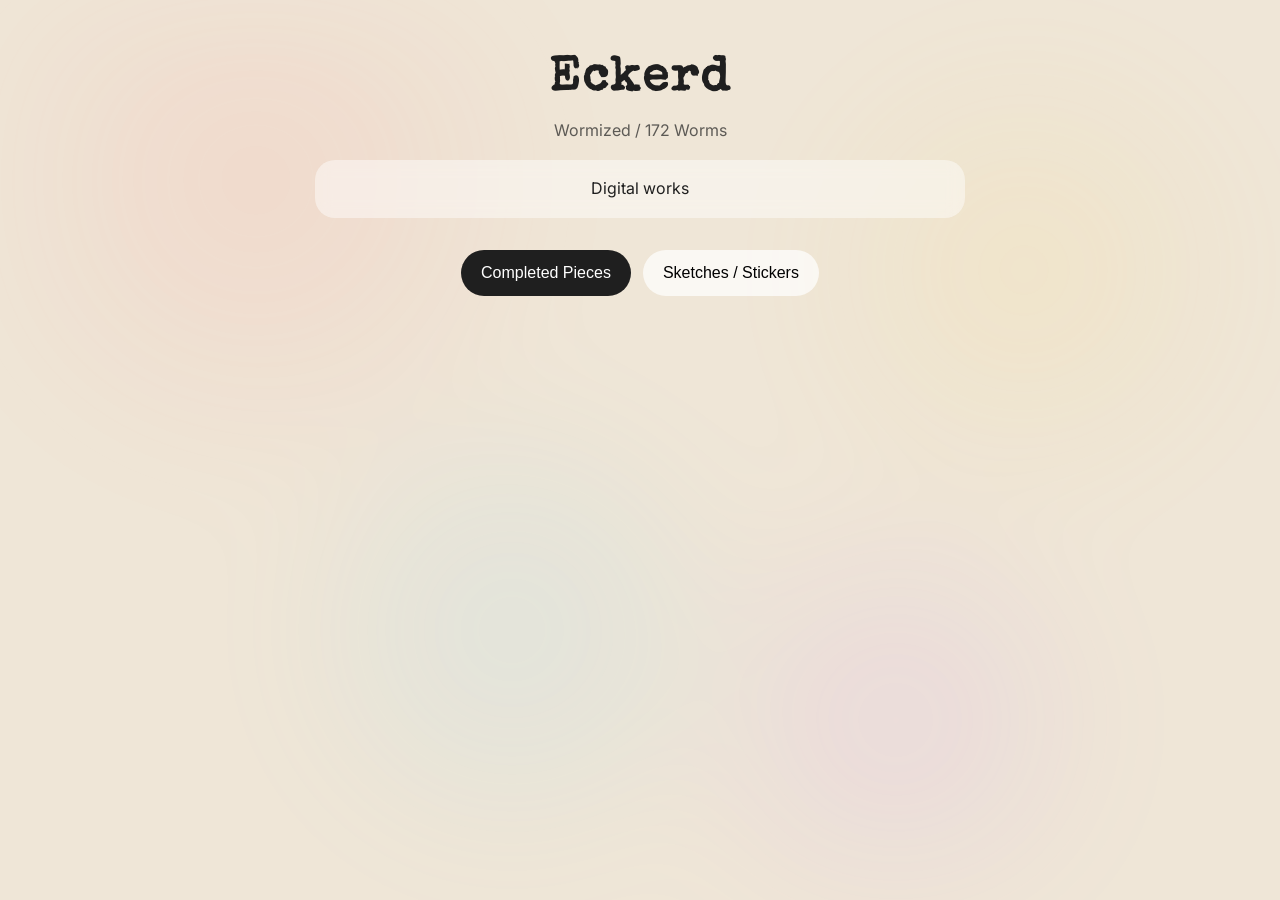
==== index.html @ 056d6d9b "Add index.html" ====
<!DOCTYPE html>
<html lang="en">
<head>
  <meta charset="UTF-8" />
  <meta name="viewport" content="width=device-width, initial-scale=1.0" />
  <title>Art Show Digital Pieces</title>

  <link rel="stylesheet" href="style.css" />
</head>
<body>

  <div class="texture"></div>

  <main>

    <header>
      <h1>Eckerd</h1>
      <p class="handle">Wormized / 172 Worms</p>

      <p class="statement">
        Digital works
      </p>
    </header>


    <section class="tabs">
      <button class="tab active" onclick="showGallery('completed')">
        Completed Pieces
      </button>

      <button class="tab" onclick="showGallery('sketches')">
        Sketches / Stickers
      </button>
    </section>


    <section id="completed" class="gallery active-gallery"></section>

    <section id="sketches" class="gallery"></section>

  </main>

  <script src="script.js"></script>
</body>
</html>
---- style.css ----
@import url('https://fonts.googleapis.com/css2?family=Special+Elite&family=Inter:wght@400;500;700&display=swap');

* {
  box-sizing: border-box;
}

body {
  margin: 0;
  background: #efe6d7;
  color: #1f1f1f;
  font-family: 'Inter', sans-serif;
  overflow-x: hidden;
}

.texture {
  position: fixed;
  inset: 0;
  pointer-events: none;
  opacity: 0.12;
  background-image:
    radial-gradient(circle at 20% 20%, #ff7a7a 0, transparent 25%),
    radial-gradient(circle at 80% 30%, #ffd95c 0, transparent 20%),
    radial-gradient(circle at 40% 70%, #74d3ff 0, transparent 25%),
    radial-gradient(circle at 70% 80%, #c57cff 0, transparent 20%);

  filter: blur(60px);
}

main {
  position: relative;
  z-index: 2;
  max-width: 900px;
  margin: auto;
  padding: 24px 18px 80px;
}

header {
  text-align: center;
  margin-bottom: 30px;
}

h1 {
  font-family: 'Special Elite', serif;
  font-size: 3rem;
  margin-bottom: 6px;
  letter-spacing: 2px;
}

.handle {
  font-size: 1rem;
  opacity: 0.7;
  margin-bottom: 20px;
}

.statement {
  max-width: 650px;
  margin: auto;
  line-height: 1.6;
  background: rgba(255,255,255,0.45);
  padding: 16px;
  border-radius: 20px;
  backdrop-filter: blur(8px);
}

.tabs {
  display: flex;
  gap: 12px;
  justify-content: center;
  margin: 32px 0;
  flex-wrap: wrap;
}

.tab {
  border: none;
  padding: 14px 20px;
  border-radius: 999px;
  background: rgba(255,255,255,0.7);
  cursor: pointer;
  font-size: 1rem;
  transition: 0.2s ease;
}

.tab:hover {
  transform: translateY(-2px);
}

.tab.active {
  background: #1f1f1f;
  color: white;
}

.gallery {
  display: none;
  flex-direction: column;
  gap: 50px;
}

.active-gallery {
  display: flex;
}

.art-piece {
  width: 100%;
}

.art-piece img {
  width: 100%;
  height: auto;
  display: block;

  border: none;
  outline: none;
  background: transparent;

  image-rendering: auto;
}

.art-title {
  margin-top: 10px;
  font-size: 0.95rem;
  opacity: 0.75;
}

@media (min-width: 800px) {

  .gallery {
    gap: 80px;
  }

  .art-piece img {
    max-height: 90vh;
    object-fit: contain;
  }
}
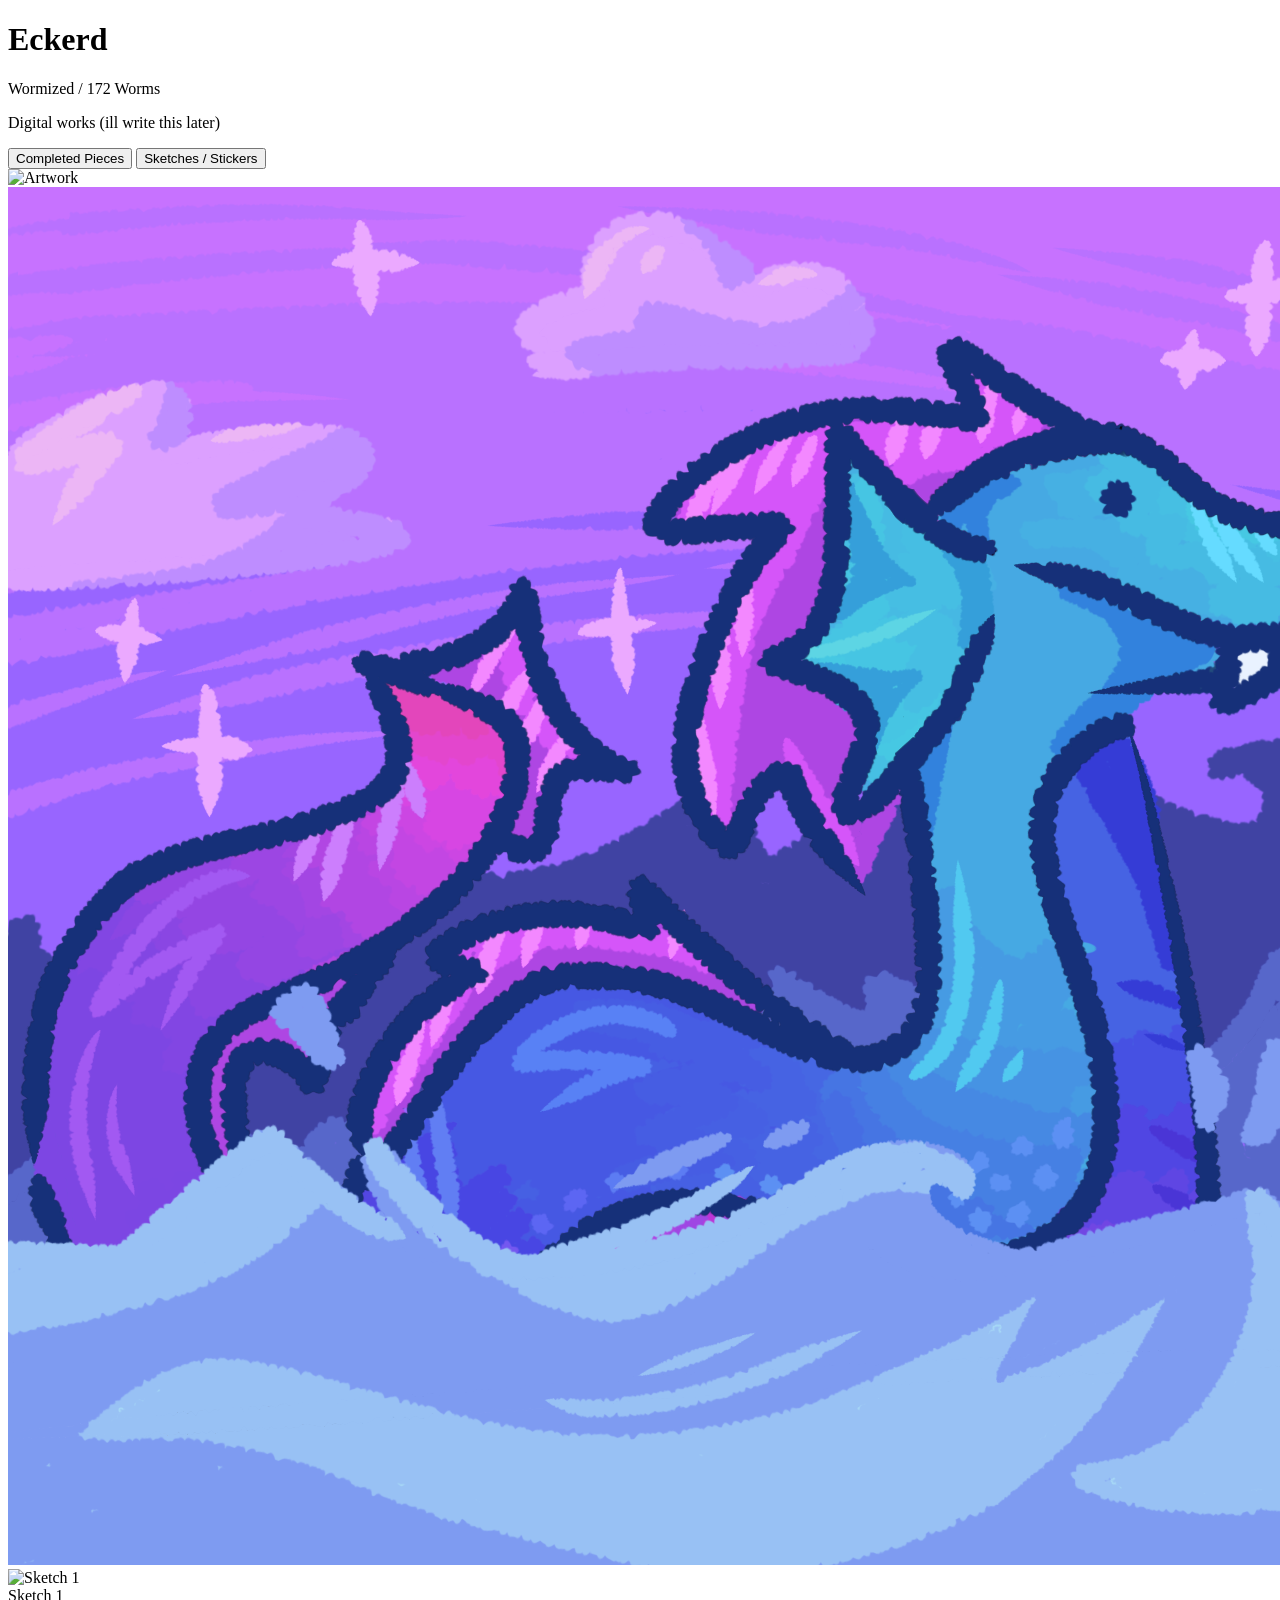
==== commit 61663ff6: "remove artsite folder" ====
--- a/index.html
+++ b/index.html
@@ -18,7 +18,7 @@
       <p class="handle">Wormized / 172 Worms</p>
 
       <p class="statement">
-        Digital works
+        Digital works (ill write this later)
       </p>
     </header>
 
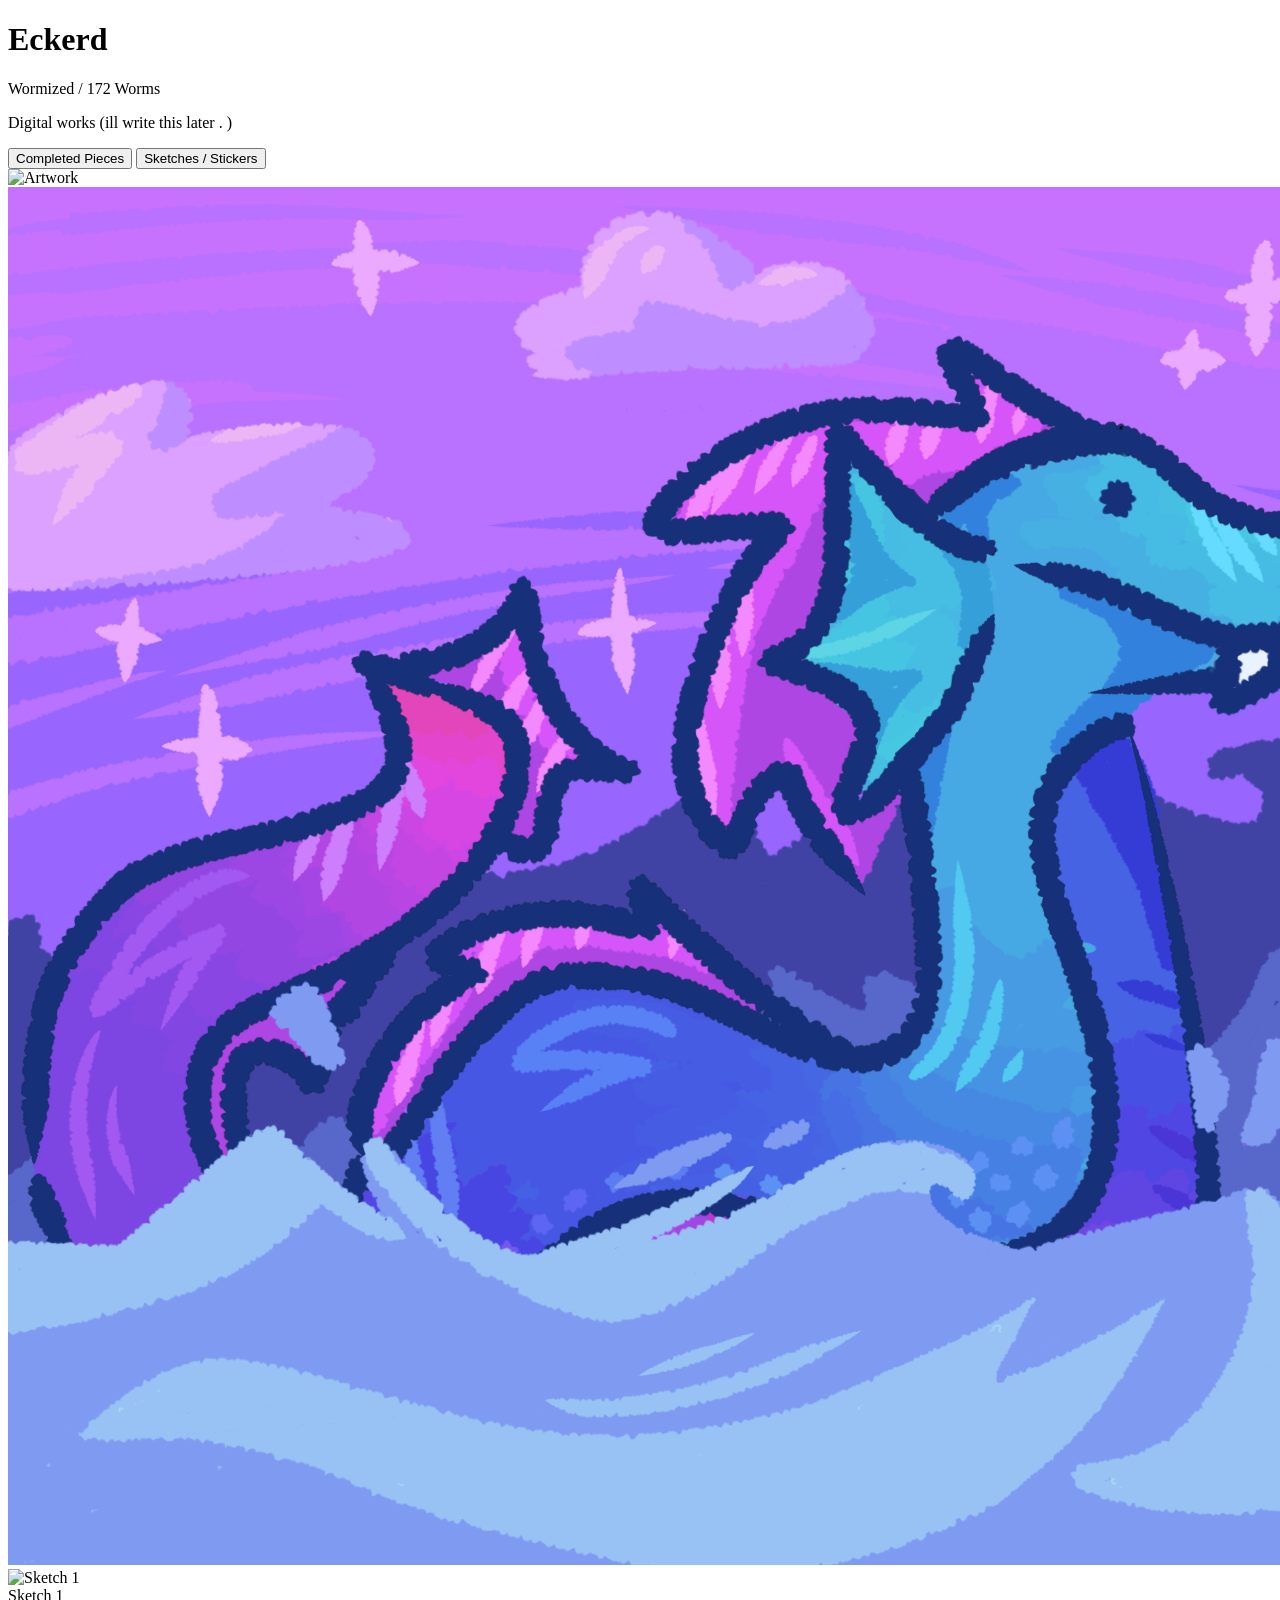
==== commit ea205e36: "guh" ====
--- a/index.html
+++ b/index.html
@@ -18,7 +18,7 @@
       <p class="handle">Wormized / 172 Worms</p>
 
       <p class="statement">
-        Digital works (ill write this later)
+        Digital works (ill write this later . )
       </p>
     </header>
 
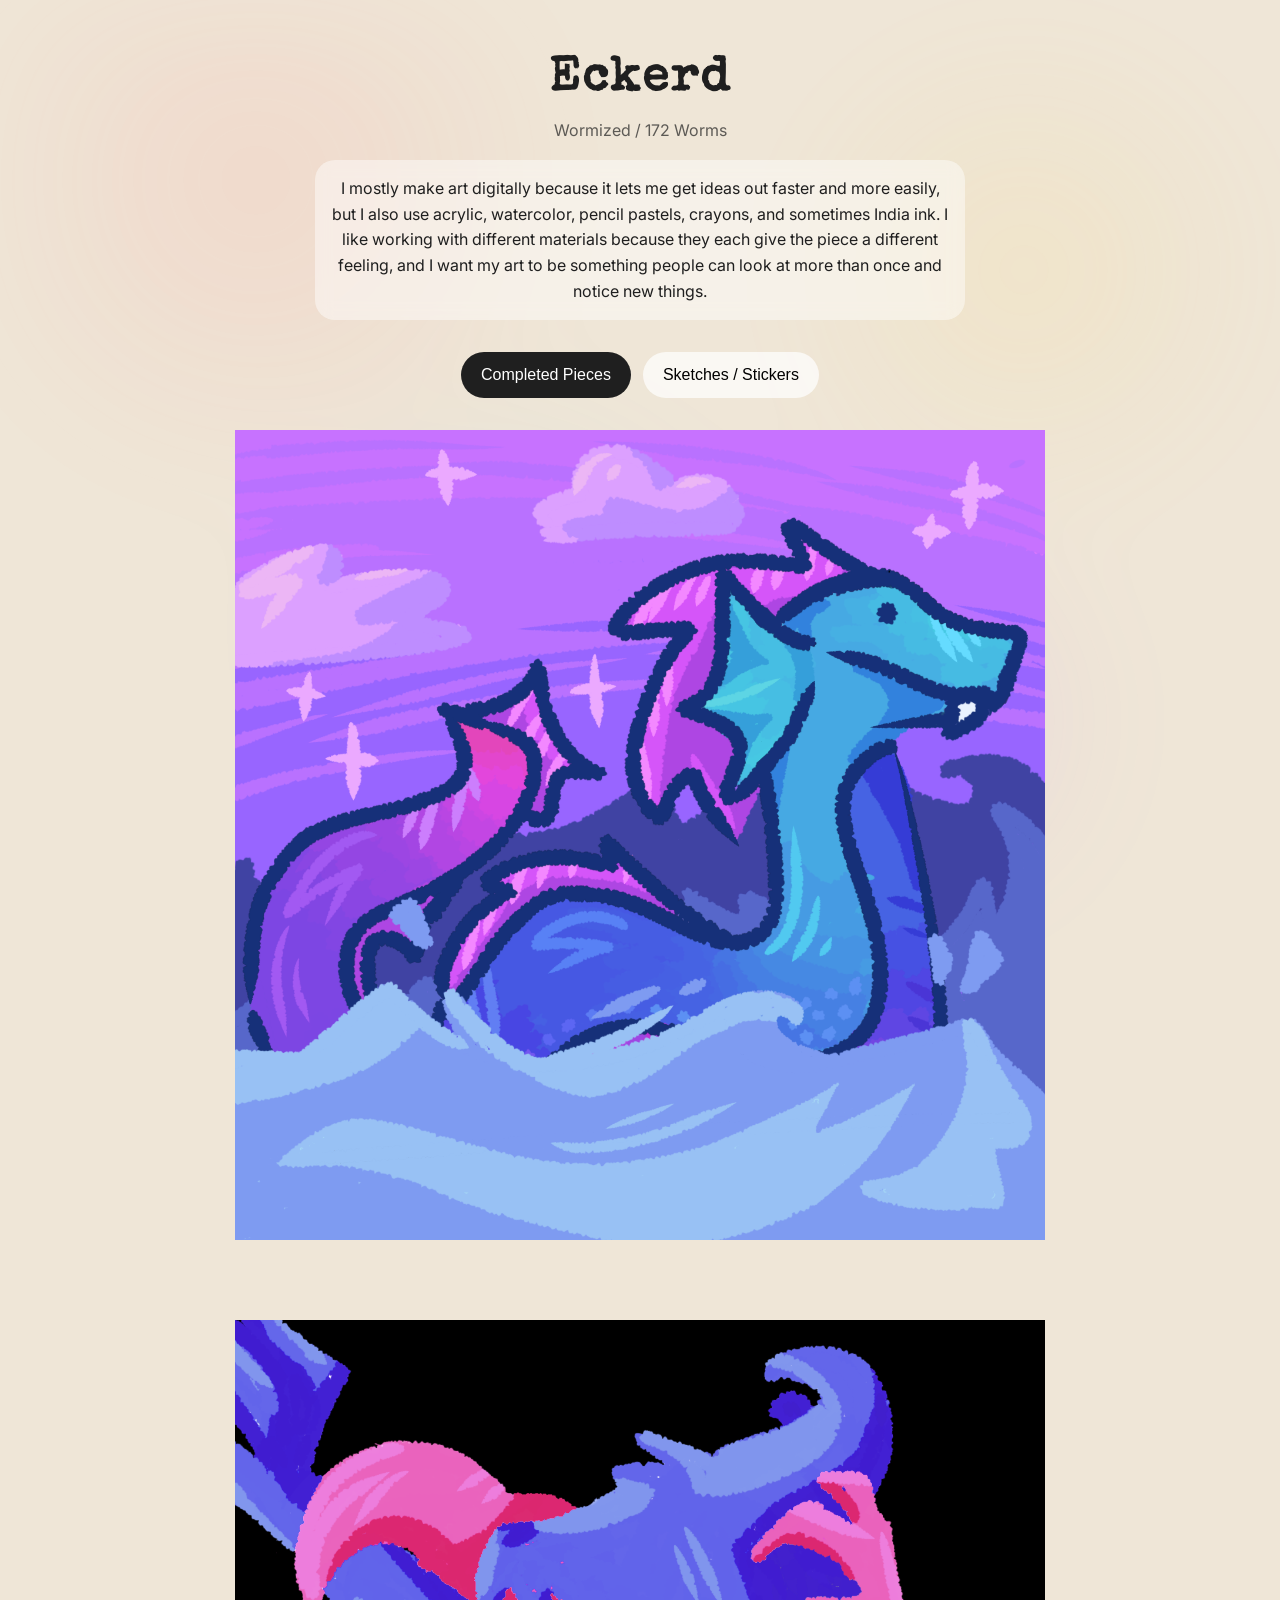
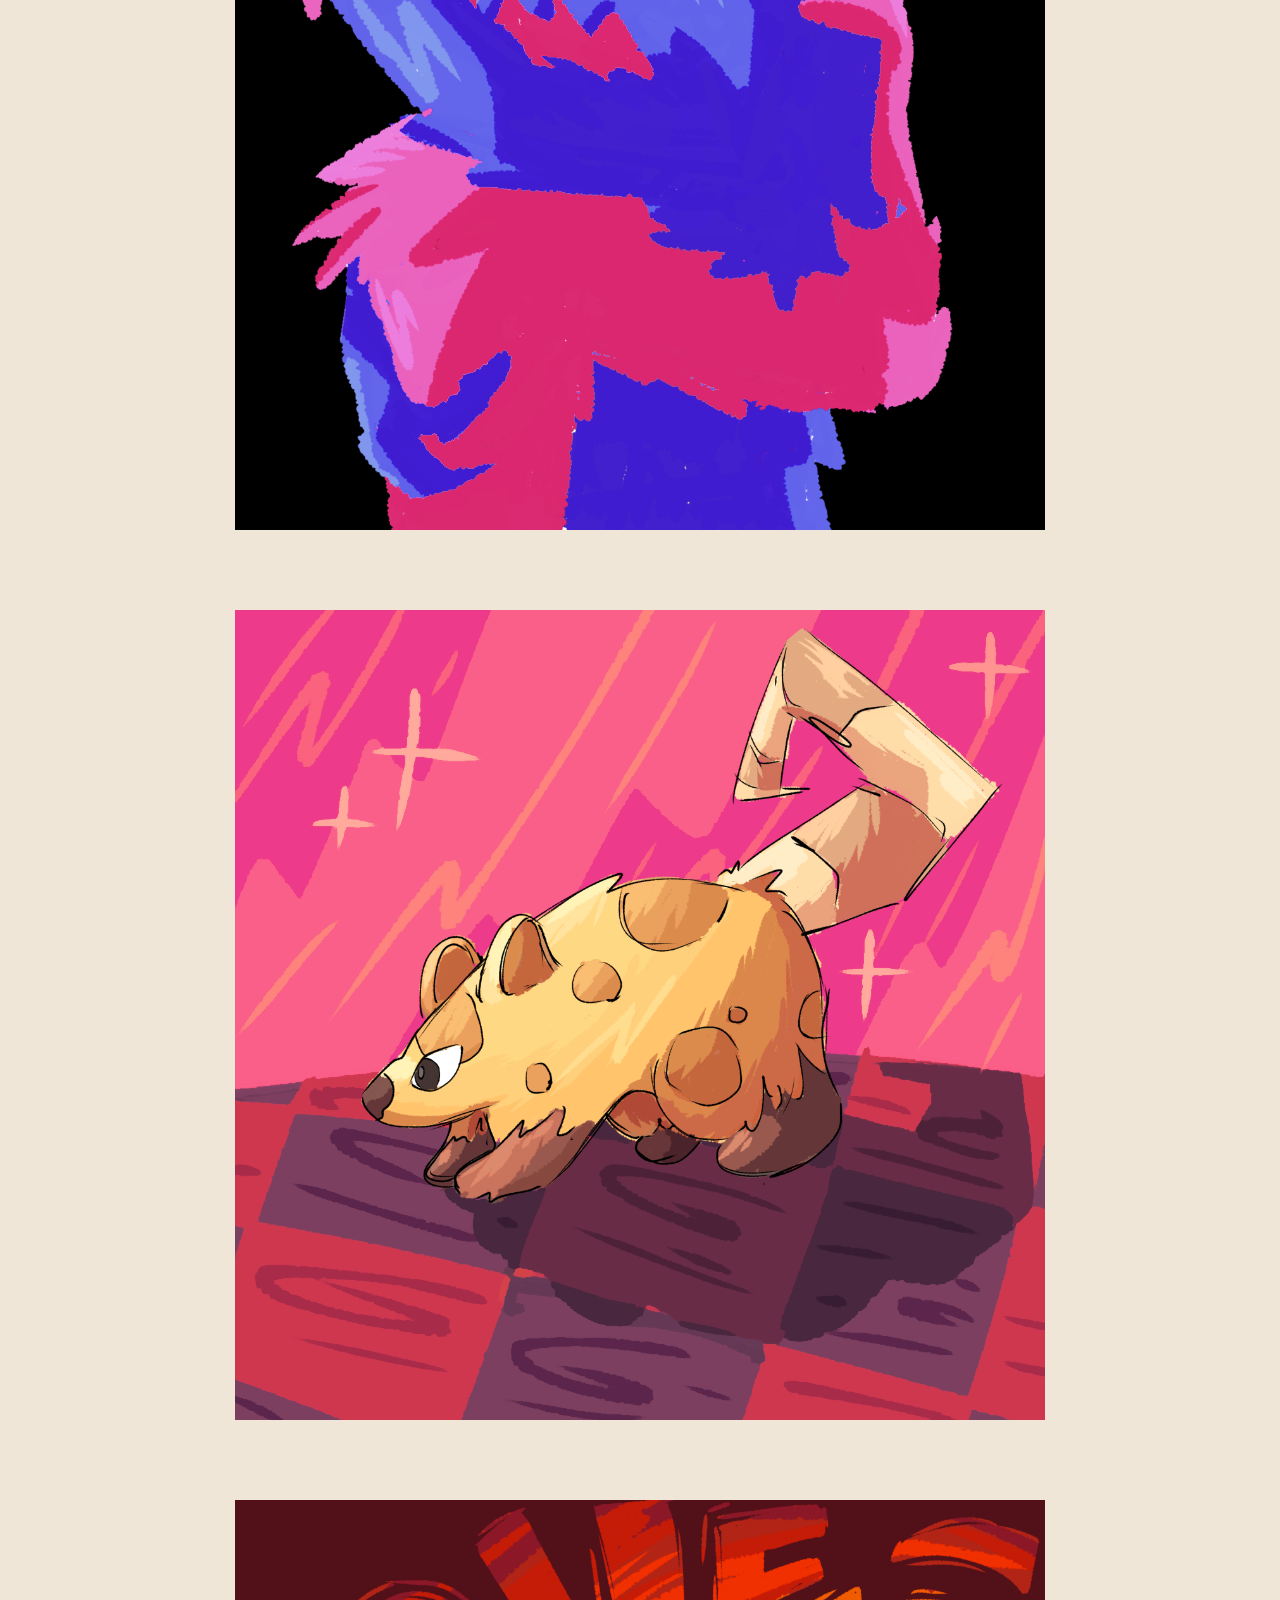
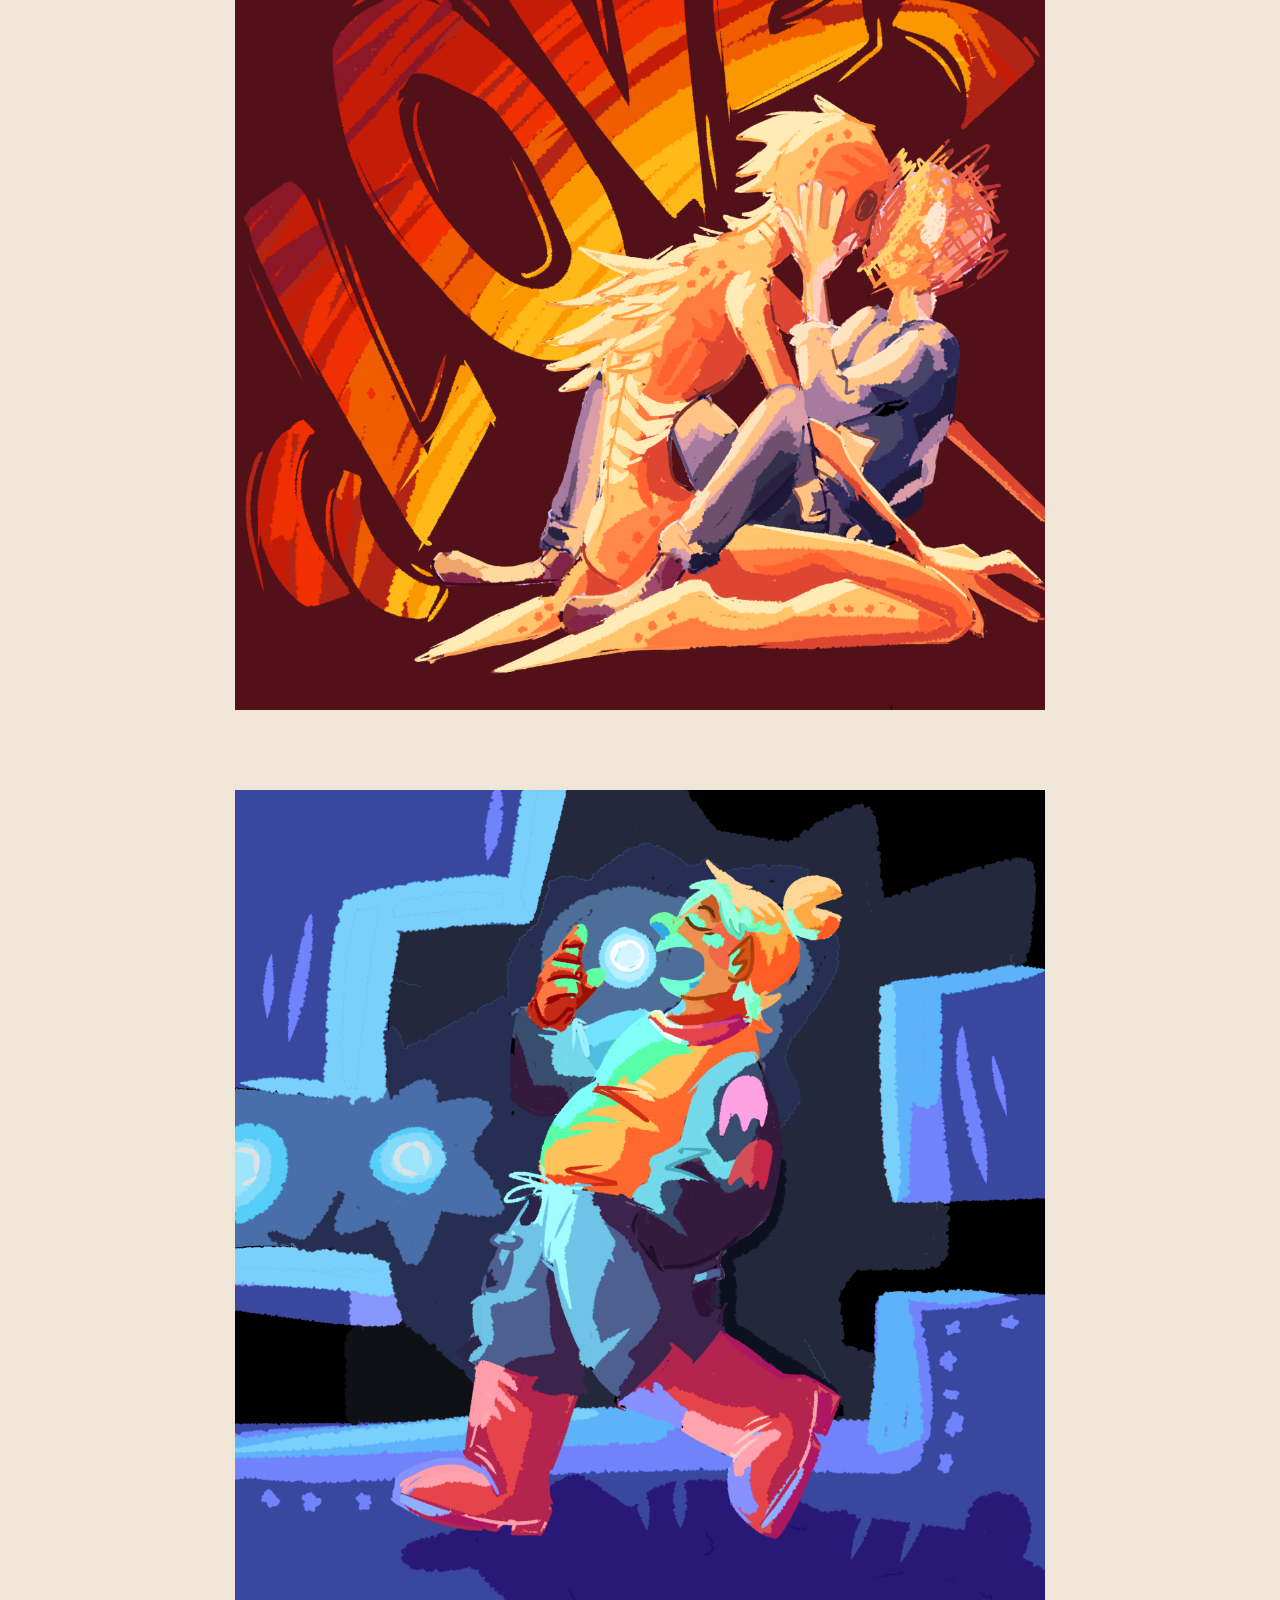
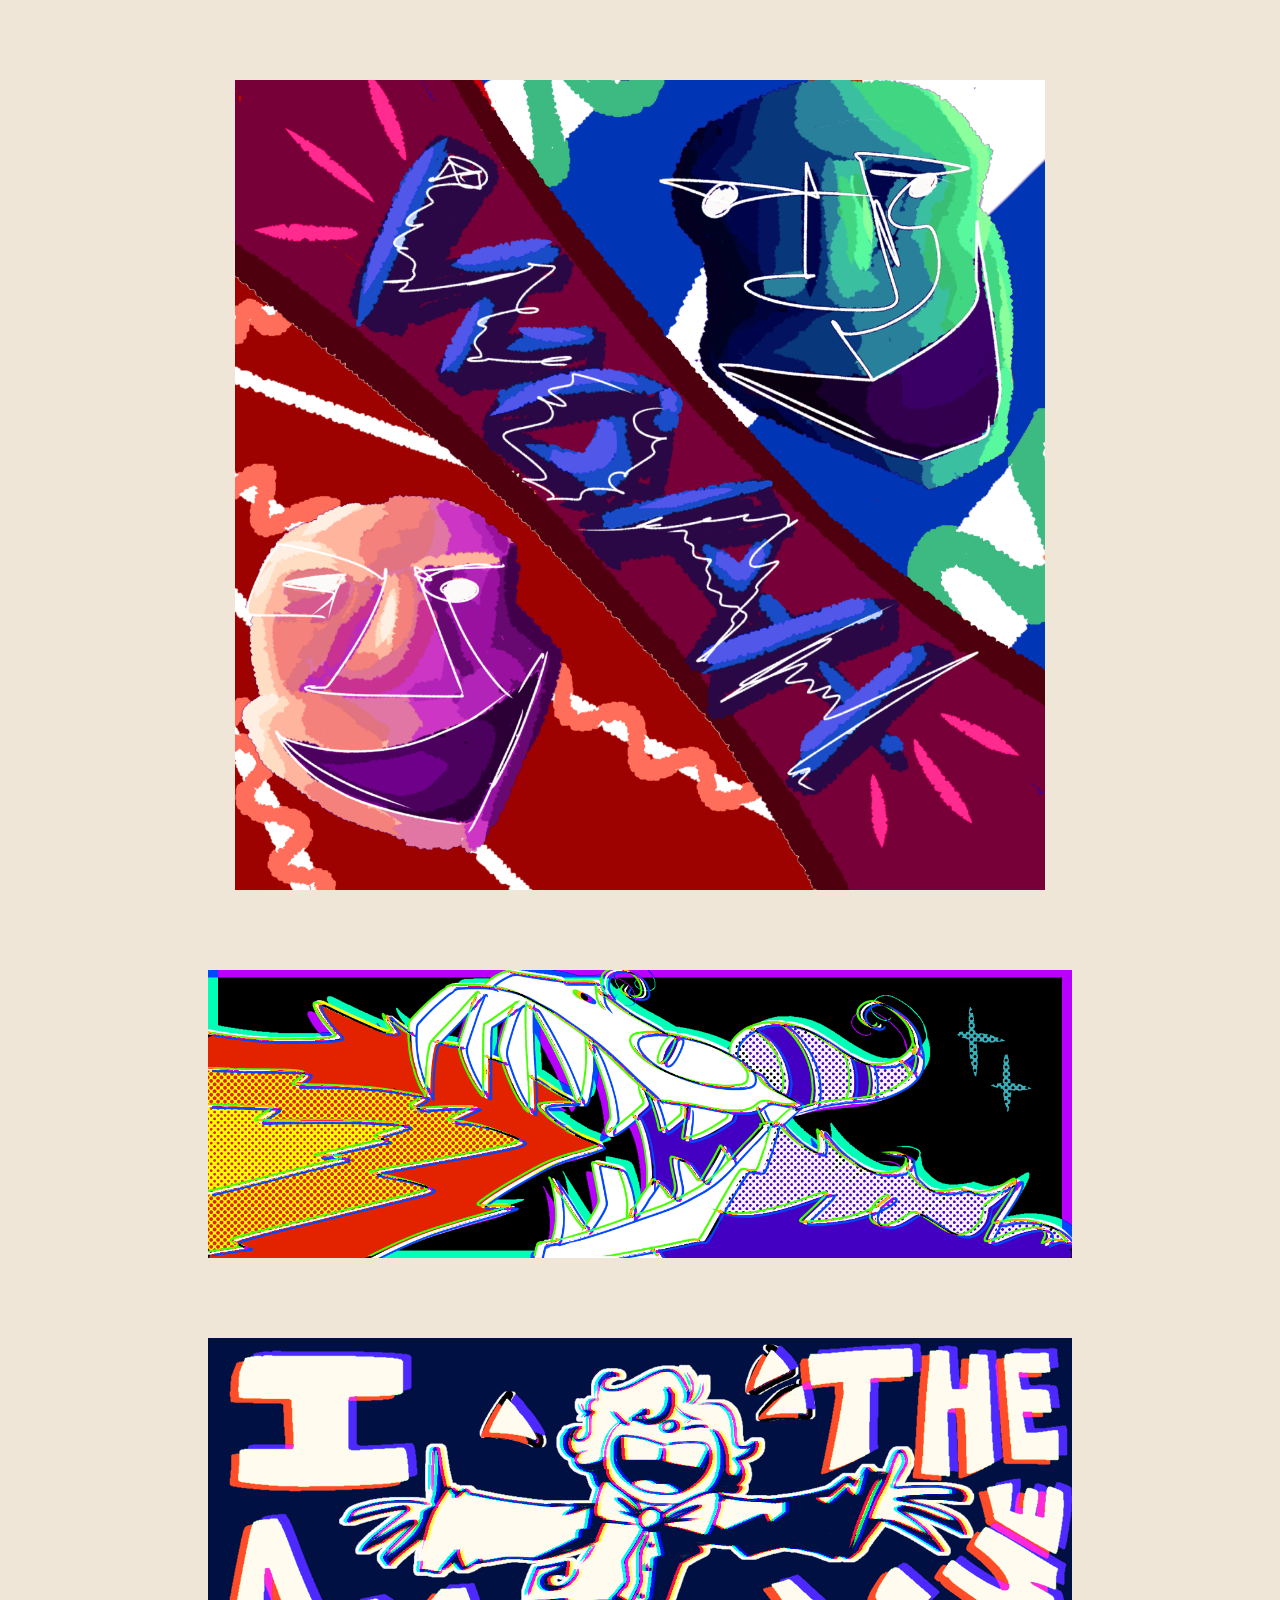
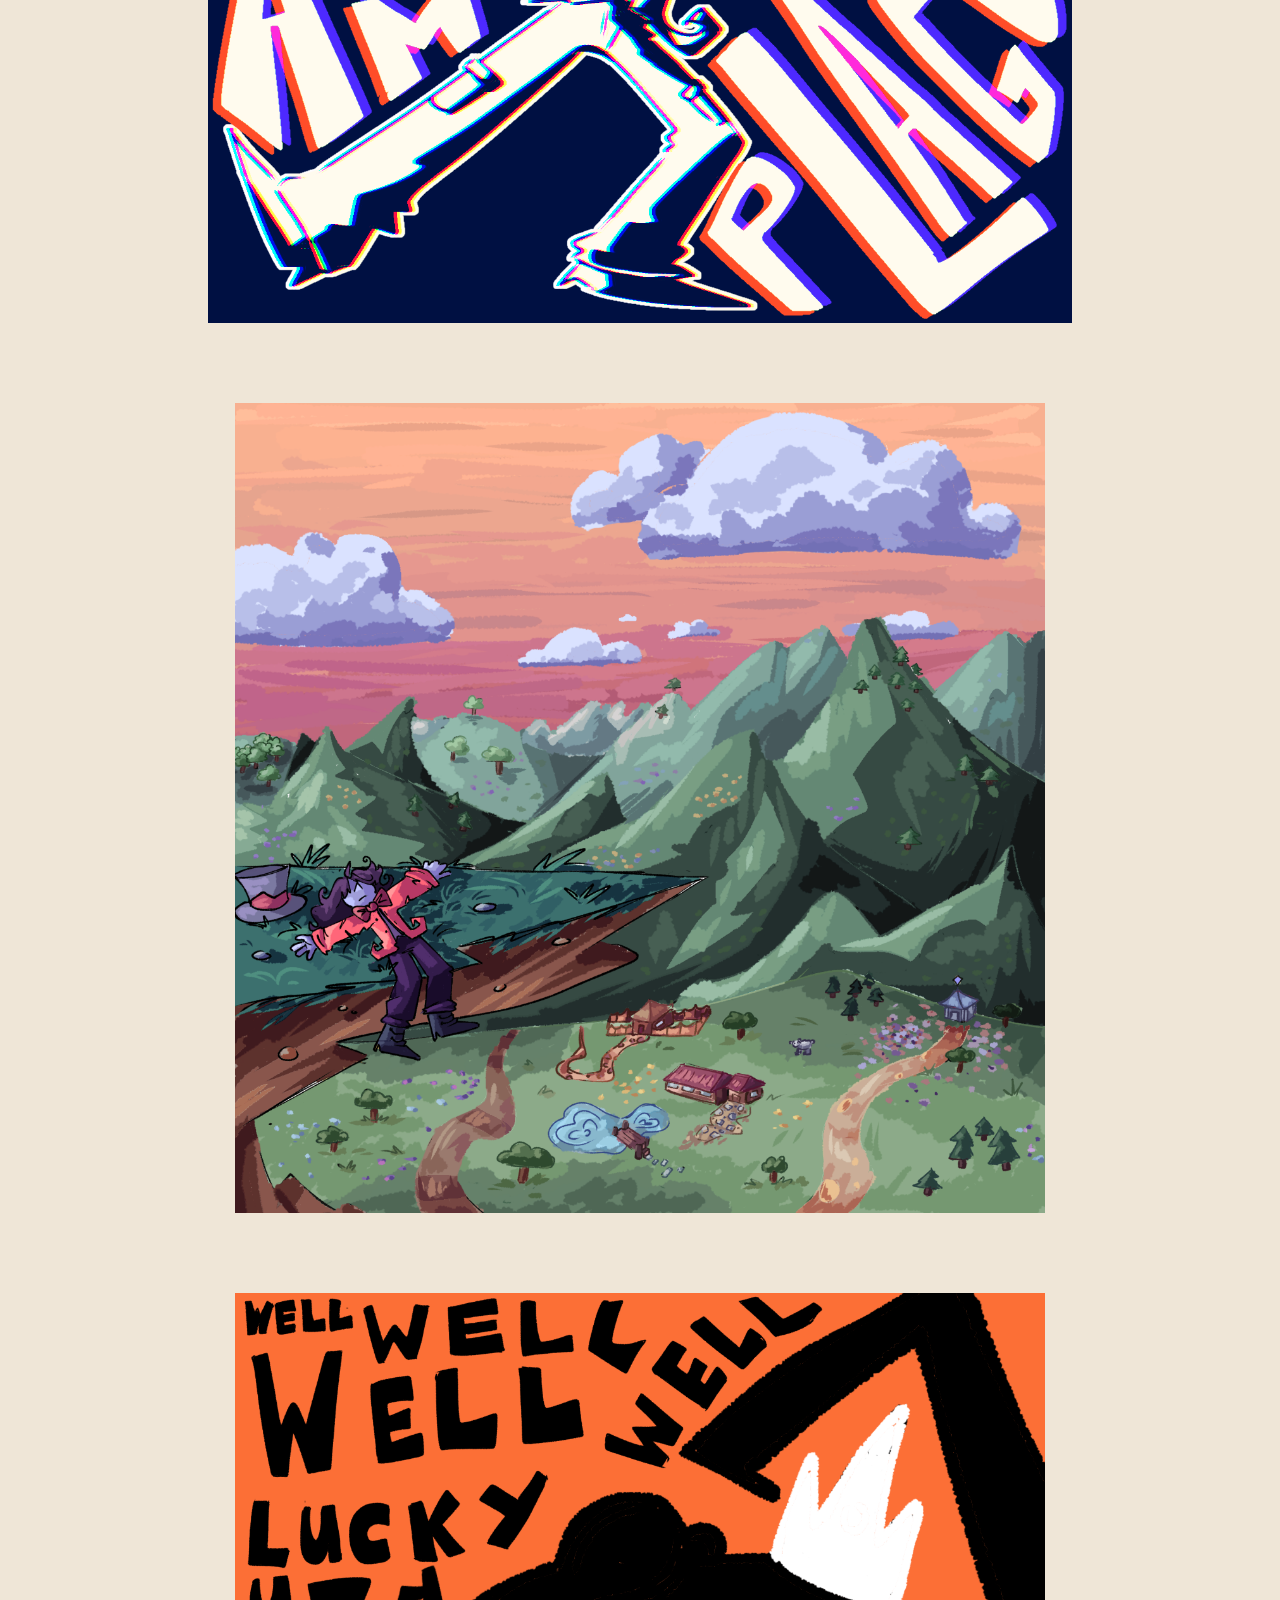
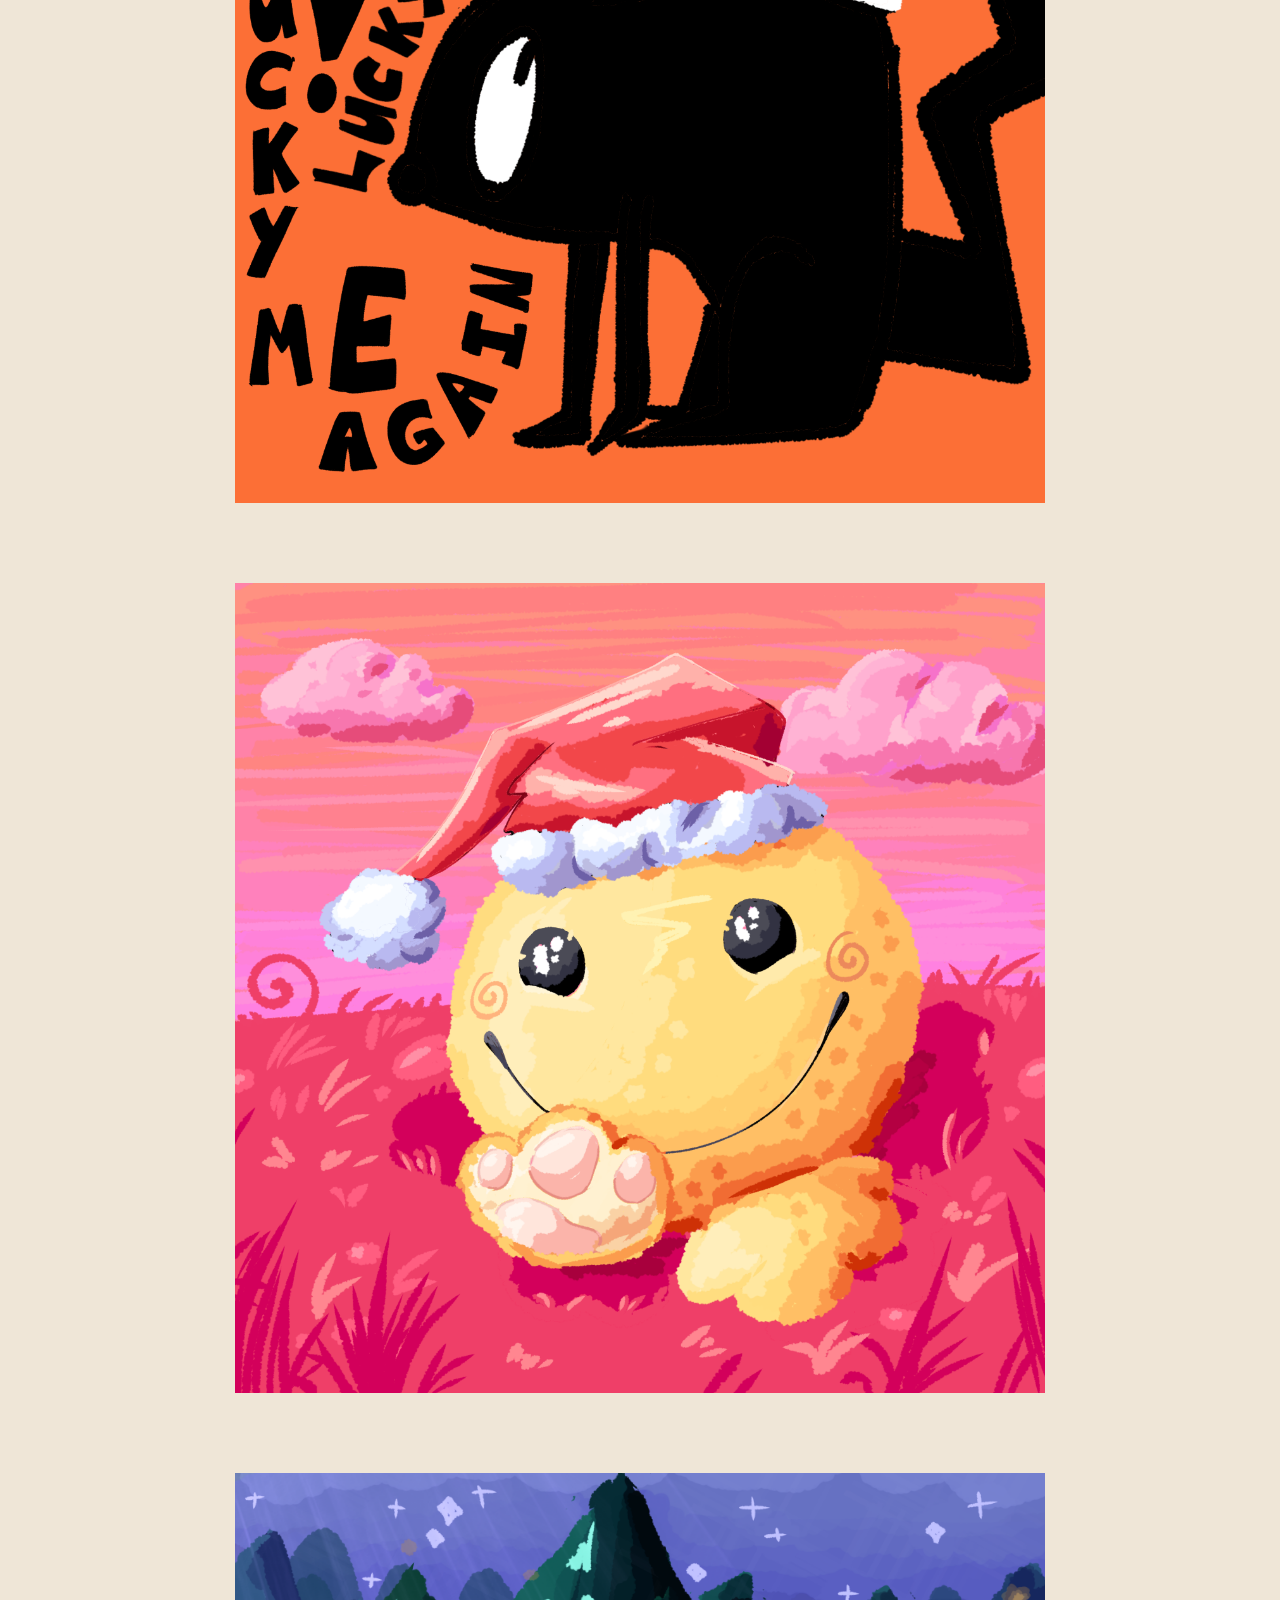
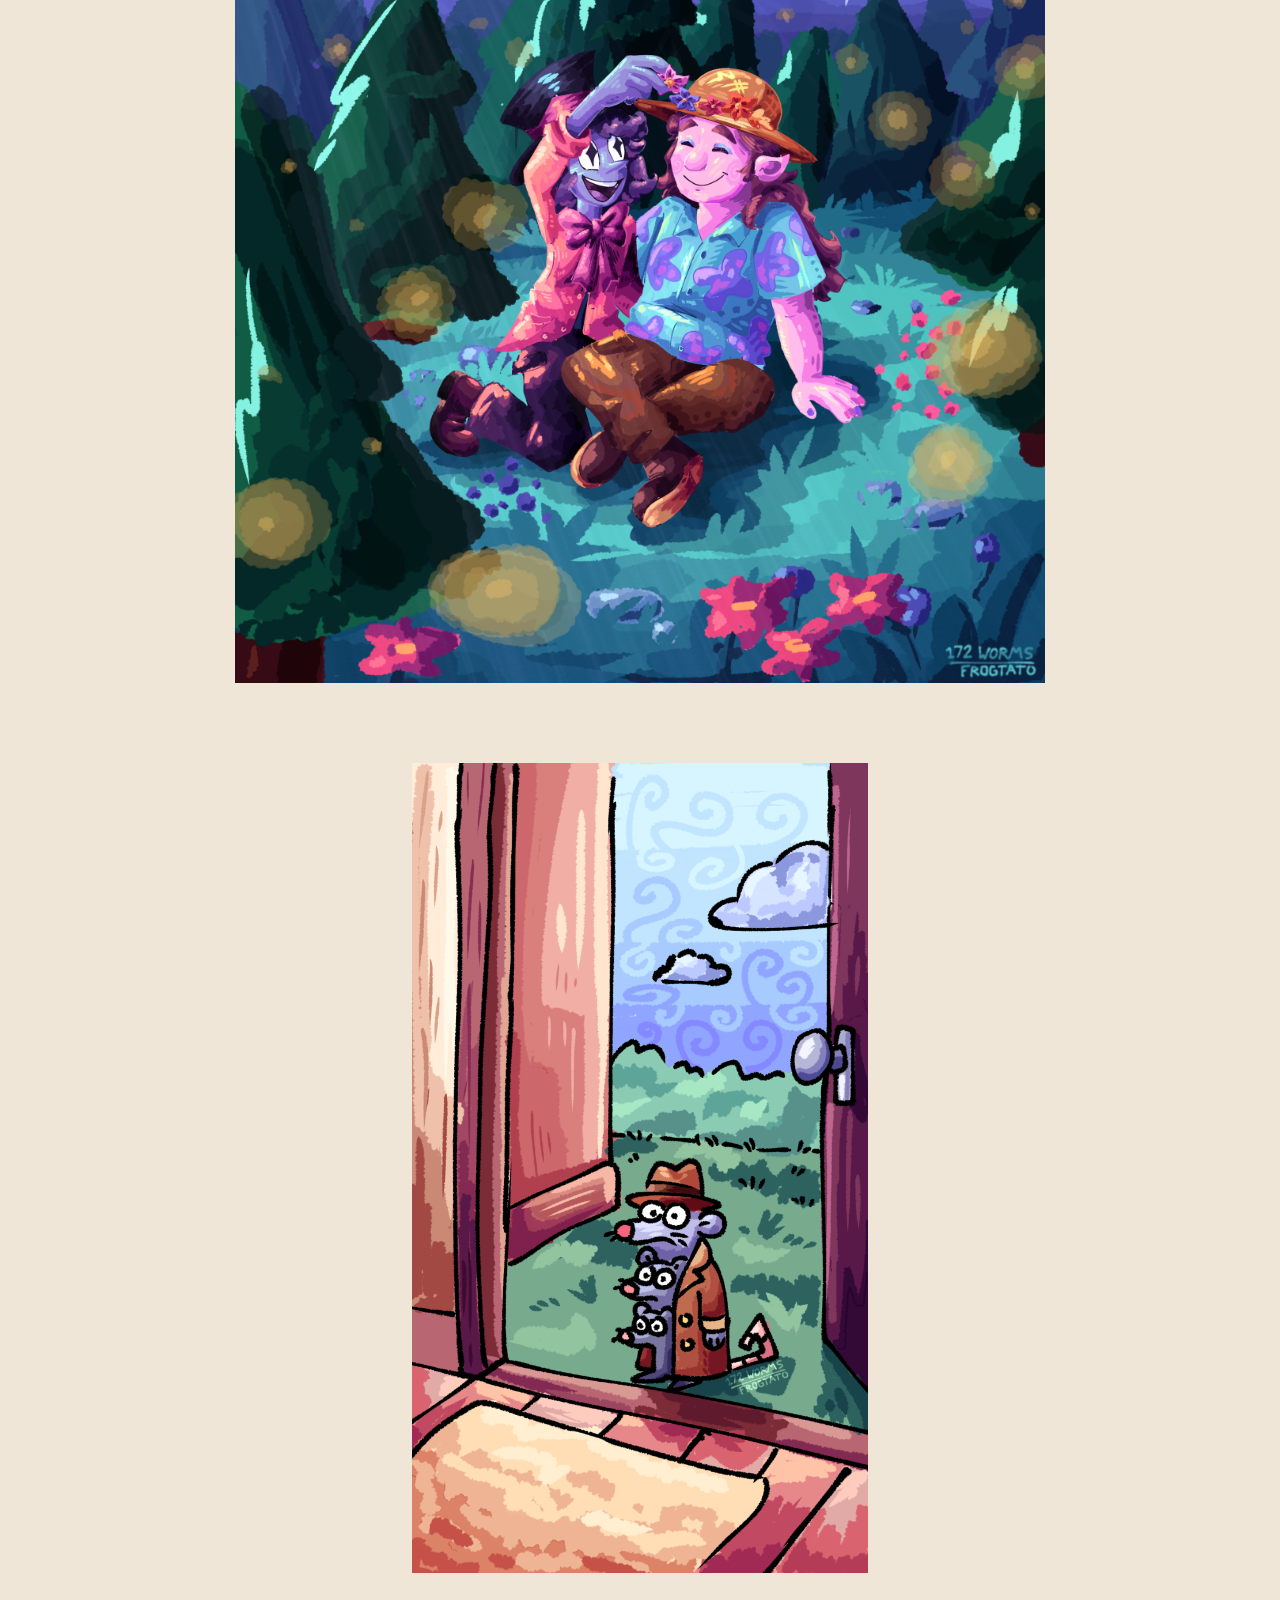
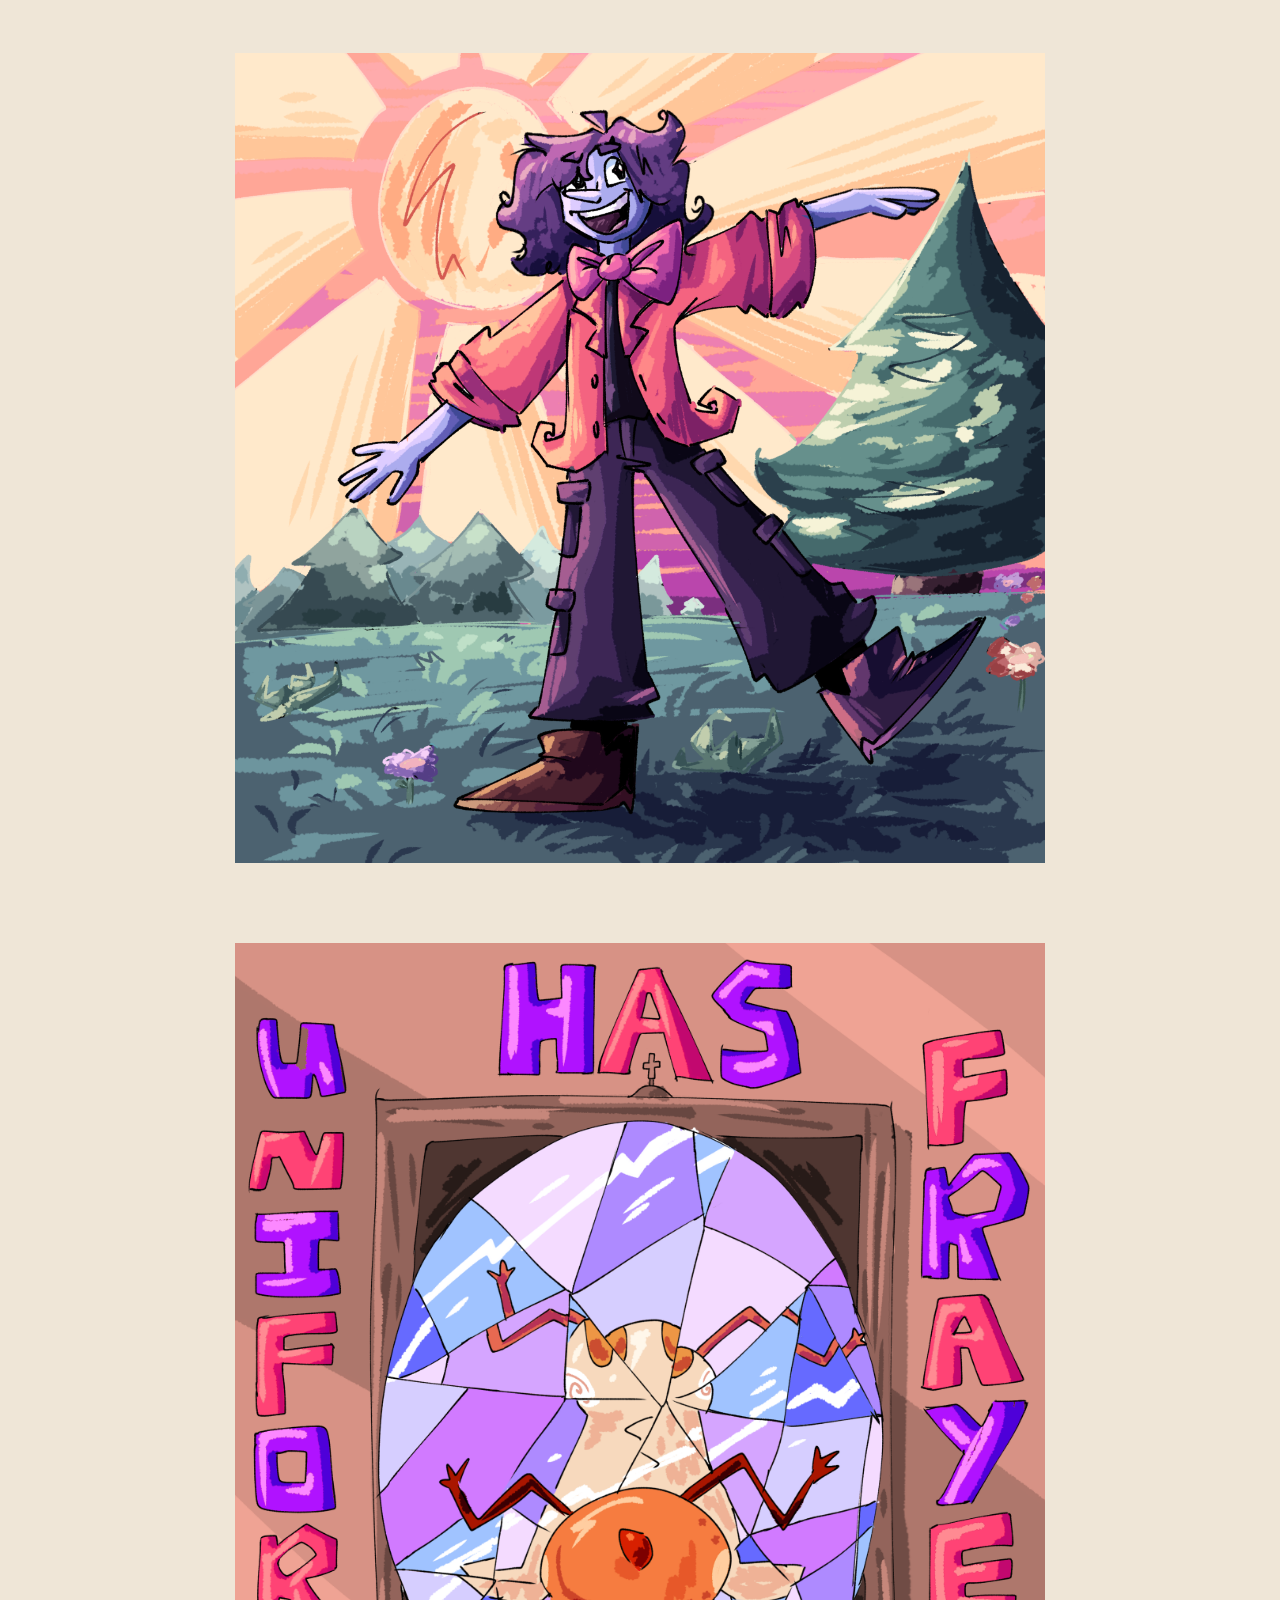
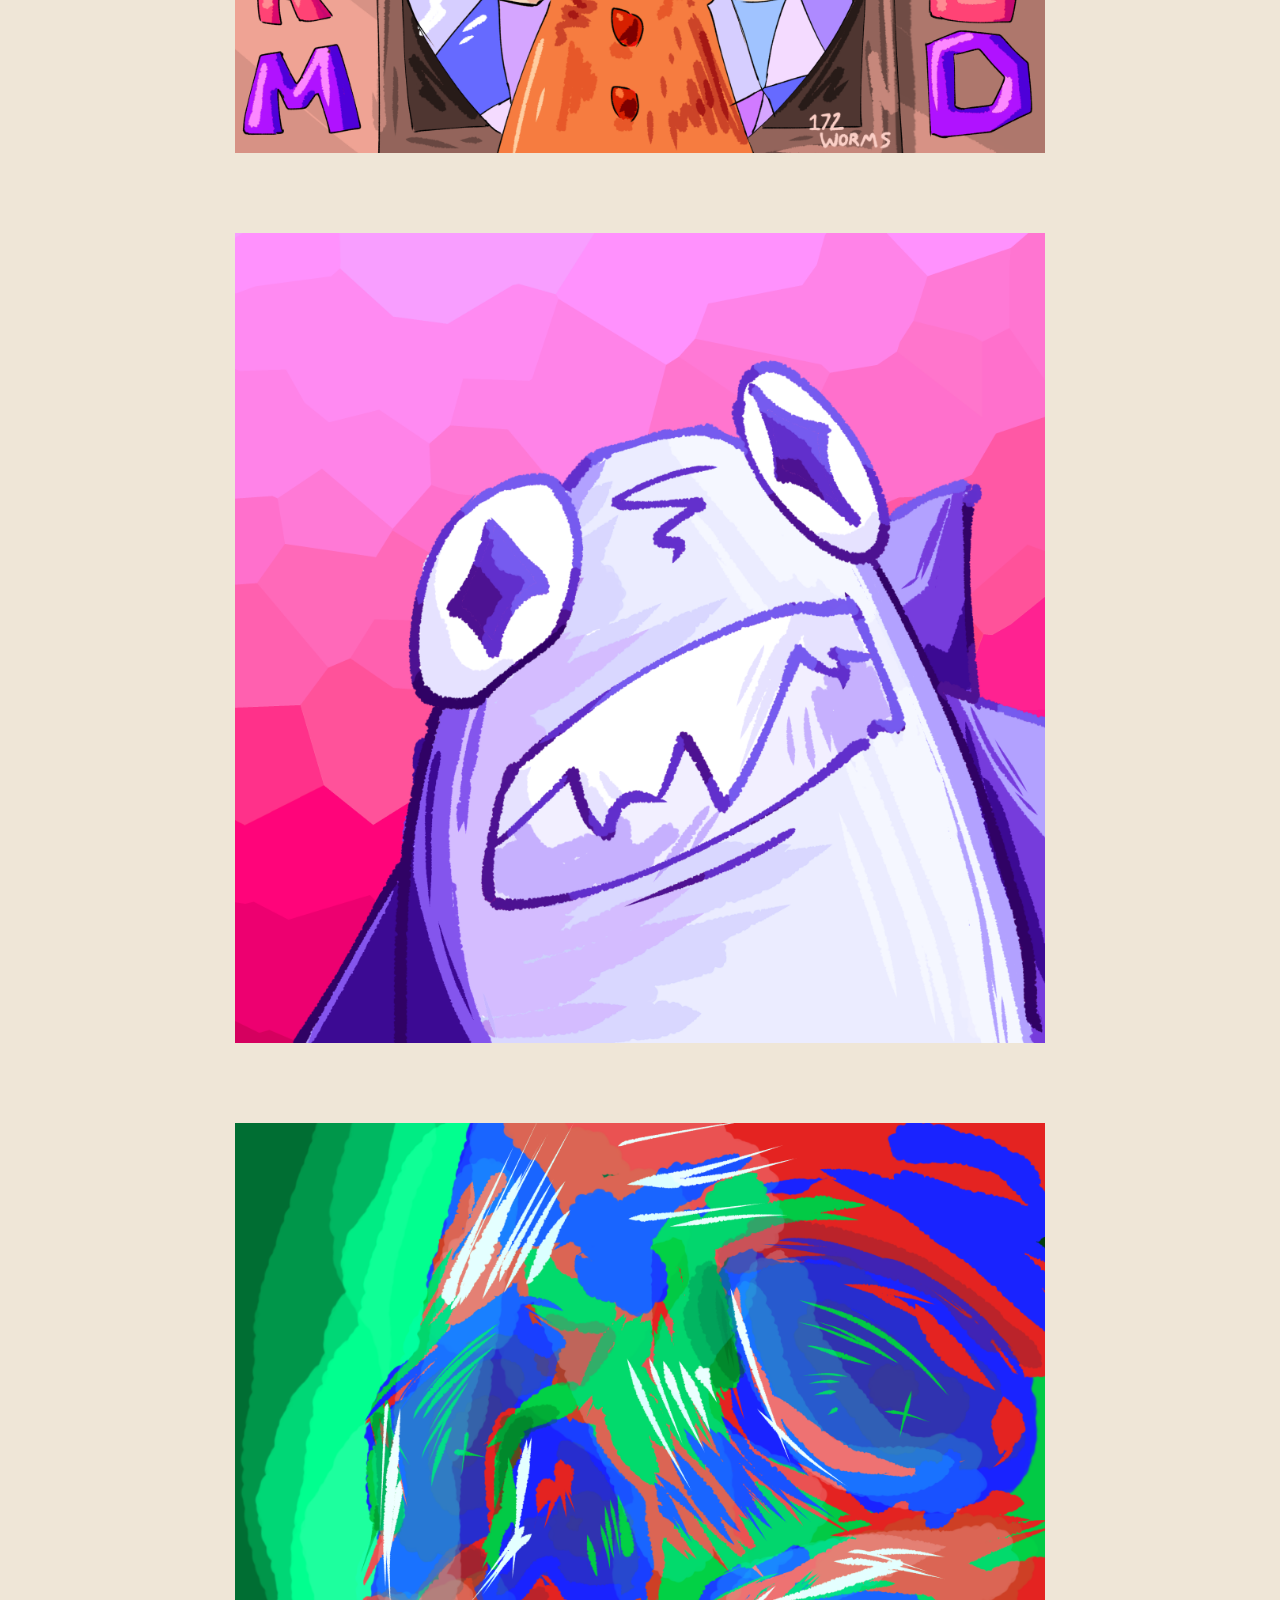
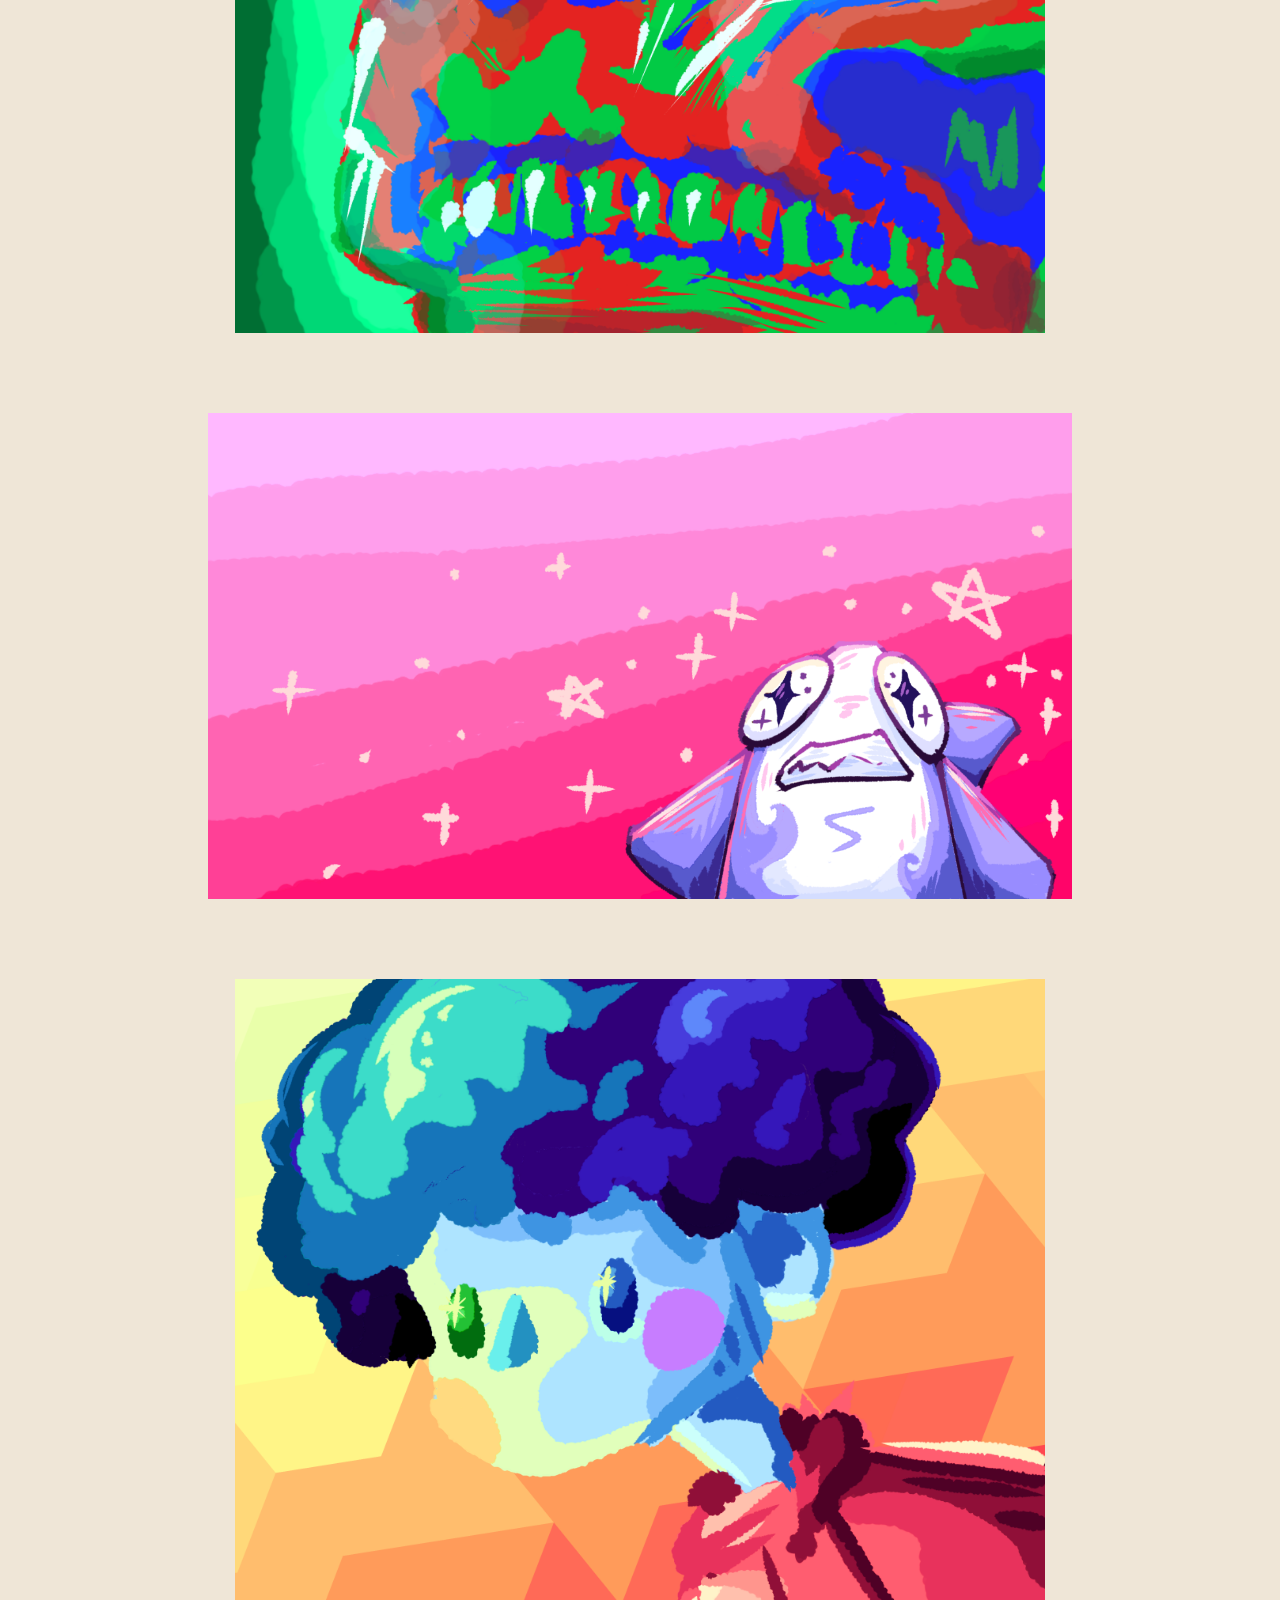
==== commit 48aa0ba3: "Lazily Update index.html i needed to add the statement" ====
--- a/index.html
+++ b/index.html
@@ -18,7 +18,7 @@
       <p class="handle">Wormized / 172 Worms</p>
 
       <p class="statement">
-        Digital works (ill write this later . )
+        I mostly make art digitally because it lets me get ideas out faster and more easily, but I also use acrylic, watercolor, pencil pastels, crayons, and sometimes India ink. I like working with different materials because they each give the piece a different feeling, and I want my art to be something people can look at more than once and notice new things.
       </p>
     </header>
 
@@ -42,4 +42,4 @@
 
   <script src="script.js"></script>
 </body>
-</html>+</html>
--- a/style.css
+++ b/style.css
@@ -0,0 +1,134 @@
+@import url('https://fonts.googleapis.com/css2?family=Special+Elite&family=Inter:wght@400;500;700&display=swap');
+
+* {
+  box-sizing: border-box;
+}
+
+body {
+  margin: 0;
+  background: #efe6d7;
+  color: #1f1f1f;
+  font-family: 'Inter', sans-serif;
+  overflow-x: hidden;
+}
+
+.texture {
+  position: fixed;
+  inset: 0;
+  pointer-events: none;
+  opacity: 0.12;
+  background-image:
+    radial-gradient(circle at 20% 20%, #ff7a7a 0, transparent 25%),
+    radial-gradient(circle at 80% 30%, #ffd95c 0, transparent 20%),
+    radial-gradient(circle at 40% 70%, #74d3ff 0, transparent 25%),
+    radial-gradient(circle at 70% 80%, #c57cff 0, transparent 20%);
+
+  filter: blur(60px);
+}
+
+main {
+  position: relative;
+  z-index: 2;
+  max-width: 900px;
+  margin: auto;
+  padding: 24px 18px 80px;
+}
+
+header {
+  text-align: center;
+  margin-bottom: 30px;
+}
+
+h1 {
+  font-family: 'Special Elite', serif;
+  font-size: 3rem;
+  margin-bottom: 6px;
+  letter-spacing: 2px;
+}
+
+.handle {
+  font-size: 1rem;
+  opacity: 0.7;
+  margin-bottom: 20px;
+}
+
+.statement {
+  max-width: 650px;
+  margin: auto;
+  line-height: 1.6;
+  background: rgba(255,255,255,0.45);
+  padding: 16px;
+  border-radius: 20px;
+  backdrop-filter: blur(8px);
+}
+
+.tabs {
+  display: flex;
+  gap: 12px;
+  justify-content: center;
+  margin: 32px 0;
+  flex-wrap: wrap;
+}
+
+.tab {
+  border: none;
+  padding: 14px 20px;
+  border-radius: 999px;
+  background: rgba(255,255,255,0.7);
+  cursor: pointer;
+  font-size: 1rem;
+  transition: 0.2s ease;
+}
+
+.tab:hover {
+  transform: translateY(-2px);
+}
+
+.tab.active {
+  background: #1f1f1f;
+  color: white;
+}
+
+.gallery {
+  display: none;
+  flex-direction: column;
+  gap: 50px;
+}
+
+.active-gallery {
+  display: flex;
+}
+
+.art-piece {
+  width: 100%;
+}
+
+.art-piece img {
+  width: 100%;
+  height: auto;
+  display: block;
+
+  border: none;
+  outline: none;
+  background: transparent;
+
+  image-rendering: auto;
+}
+
+.art-title {
+  margin-top: 10px;
+  font-size: 0.95rem;
+  opacity: 0.75;
+}
+
+@media (min-width: 800px) {
+
+  .gallery {
+    gap: 80px;
+  }
+
+  .art-piece img {
+    max-height: 90vh;
+    object-fit: contain;
+  }
+}
